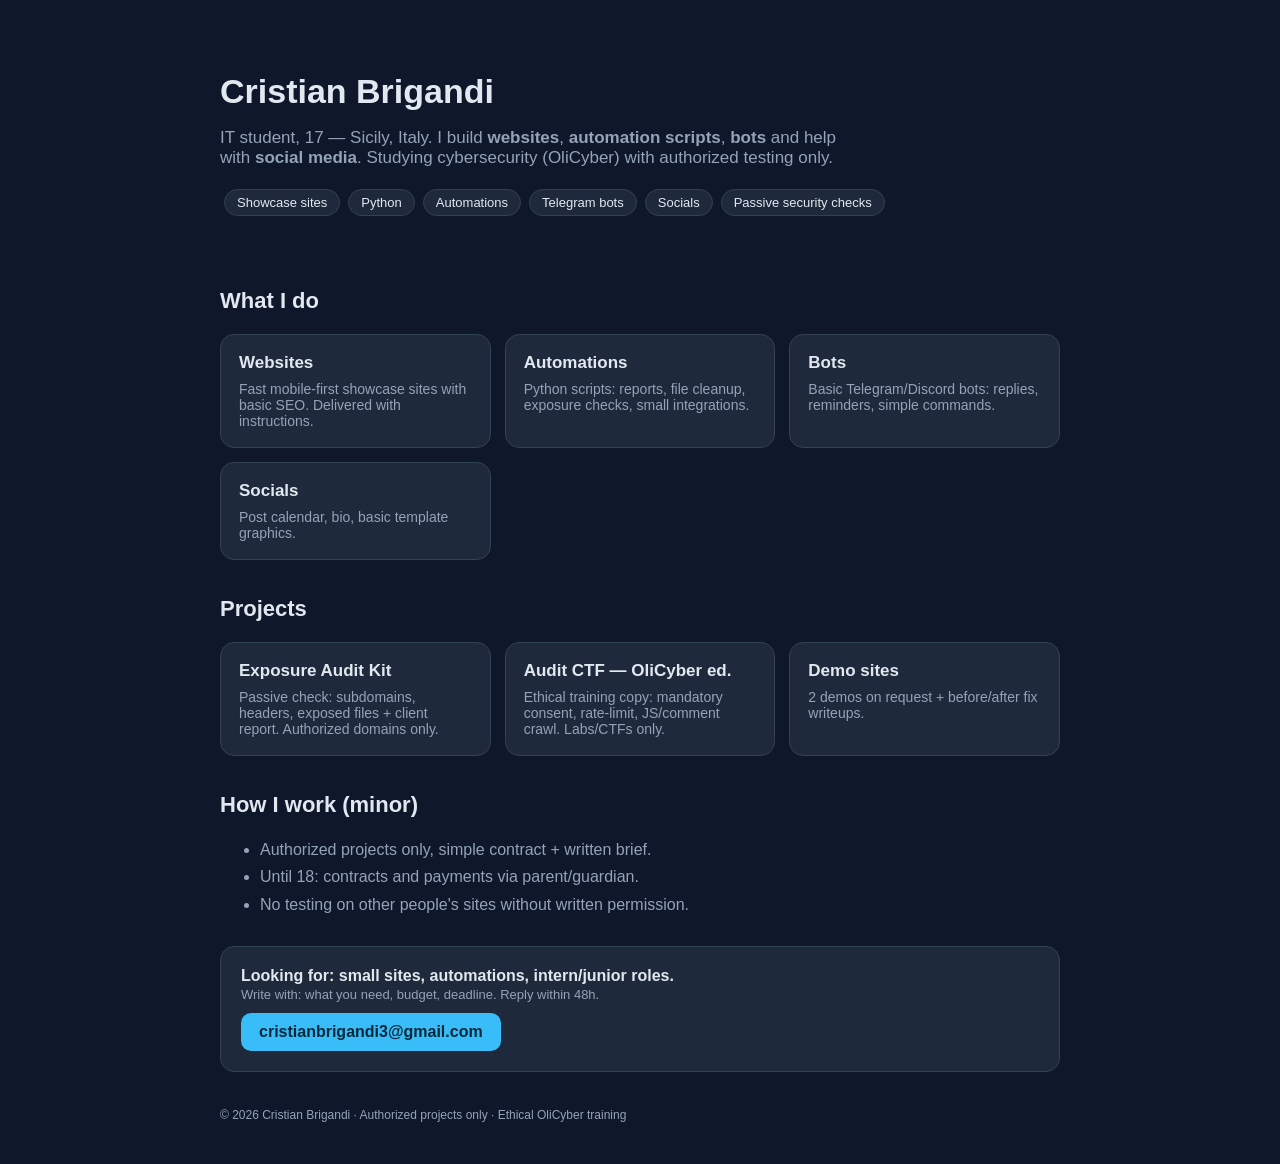
==== index.html @ 4a42d703 "Add files via upload" ====
<!doctype html>
<html lang="en">
<head>
<meta charset="utf-8">
<meta name="viewport" content="width=device-width, initial-scale=1">
<title>Cristian Brigandi — Websites, Automations, Cybersecurity</title>
<meta name="description" content="Cristian Brigandi: websites, automation scripts, bots, social media support. IT student, Sicily. Authorized projects only.">
<style>
:root{--bg:#0f172a;--card:#1e293b;--txt:#e2e8f0;--mut:#94a3b8;--acc:#38bdf8}
*{box-sizing:border-box}body{margin:0;font-family:-apple-system,Segoe UI,Roboto,Arial,sans-serif;background:var(--bg);color:var(--txt)}
.wrap{max-width:880px;margin:0 auto;padding:32px 20px}
.hero{padding:40px 0 16px}.hero h1{margin:0;font-size:34px}.hero p{color:var(--mut);font-size:17px;max-width:640px}
.badges{margin:16px 0}.badges span{display:inline-block;background:var(--card);border:1px solid #334155;border-radius:20px;padding:5px 12px;margin:4px;font-size:13px}
.grid{display:grid;grid-template-columns:repeat(auto-fit,minmax(240px,1fr));gap:14px;margin:20px 0}
.card{background:var(--card);border:1px solid #334155;border-radius:14px;padding:18px}
.card h3{margin:0 0 8px;font-size:17px}.card p{color:var(--mut);font-size:14px;margin:0}
.card a{color:var(--acc);font-size:14px}
h2{margin-top:36px;font-size:22px}
ul{color:var(--mut);line-height:1.7}
.cta{margin-top:28px;background:var(--card);border:1px solid #334155;border-radius:14px;padding:20px}
.cta a.btn{display:inline-block;background:var(--acc);color:#06283a;font-weight:700;padding:10px 18px;border-radius:10px;text-decoration:none;margin-top:10px}
.small{font-size:13px;color:var(--mut)}
footer{margin:36px 0 10px;font-size:12px;color:var(--mut)}
</style>
</head>
<body>
<div class="wrap">
  <div class="hero">
    <h1>Cristian Brigandi</h1>
    <p>IT student, 17 — Sicily, Italy. I build <b>websites</b>, <b>automation scripts</b>, <b>bots</b> and help with <b>social media</b>. Studying cybersecurity (OliCyber) with authorized testing only.</p>
    <div class="badges">
      <span>Showcase sites</span><span>Python</span><span>Automations</span><span>Telegram bots</span><span>Socials</span><span>Passive security checks</span>
    </div>
  </div>

  <h2>What I do</h2>
  <div class="grid">
    <div class="card"><h3>Websites</h3><p>Fast mobile-first showcase sites with basic SEO. Delivered with instructions.</p></div>
    <div class="card"><h3>Automations</h3><p>Python scripts: reports, file cleanup, exposure checks, small integrations.</p></div>
    <div class="card"><h3>Bots</h3><p>Basic Telegram/Discord bots: replies, reminders, simple commands.</p></div>
    <div class="card"><h3>Socials</h3><p>Post calendar, bio, basic template graphics.</p></div>
  </div>

  <h2>Projects</h2>
  <div class="grid">
    <div class="card"><h3>Exposure Audit Kit</h3><p>Passive check: subdomains, headers, exposed files + client report. Authorized domains only.</p></div>
    <div class="card"><h3>Audit CTF — OliCyber ed.</h3><p>Ethical training copy: mandatory consent, rate-limit, JS/comment crawl. Labs/CTFs only.</p></div>
    <div class="card"><h3>Demo sites</h3><p>2 demos on request + before/after fix writeups.</p></div>
  </div>

  <h2>How I work (minor)</h2>
  <ul>
    <li>Authorized projects only, simple contract + written brief.</li>
    <li>Until 18: contracts and payments via parent/guardian.</li>
    <li>No testing on other people's sites without written permission.</li>
  </ul>

  <div class="cta">
    <b>Looking for: small sites, automations, intern/junior roles.</b><br>
    <span class="small">Write with: what you need, budget, deadline. Reply within 48h.</span><br>
    <a class="btn" href="mailto:cristianbrigandi3@gmail.com">cristianbrigandi3@gmail.com</a>
  </div>

  <footer>© 2026 Cristian Brigandi · Authorized projects only · Ethical OliCyber training</footer>
</div>
</body>
</html>
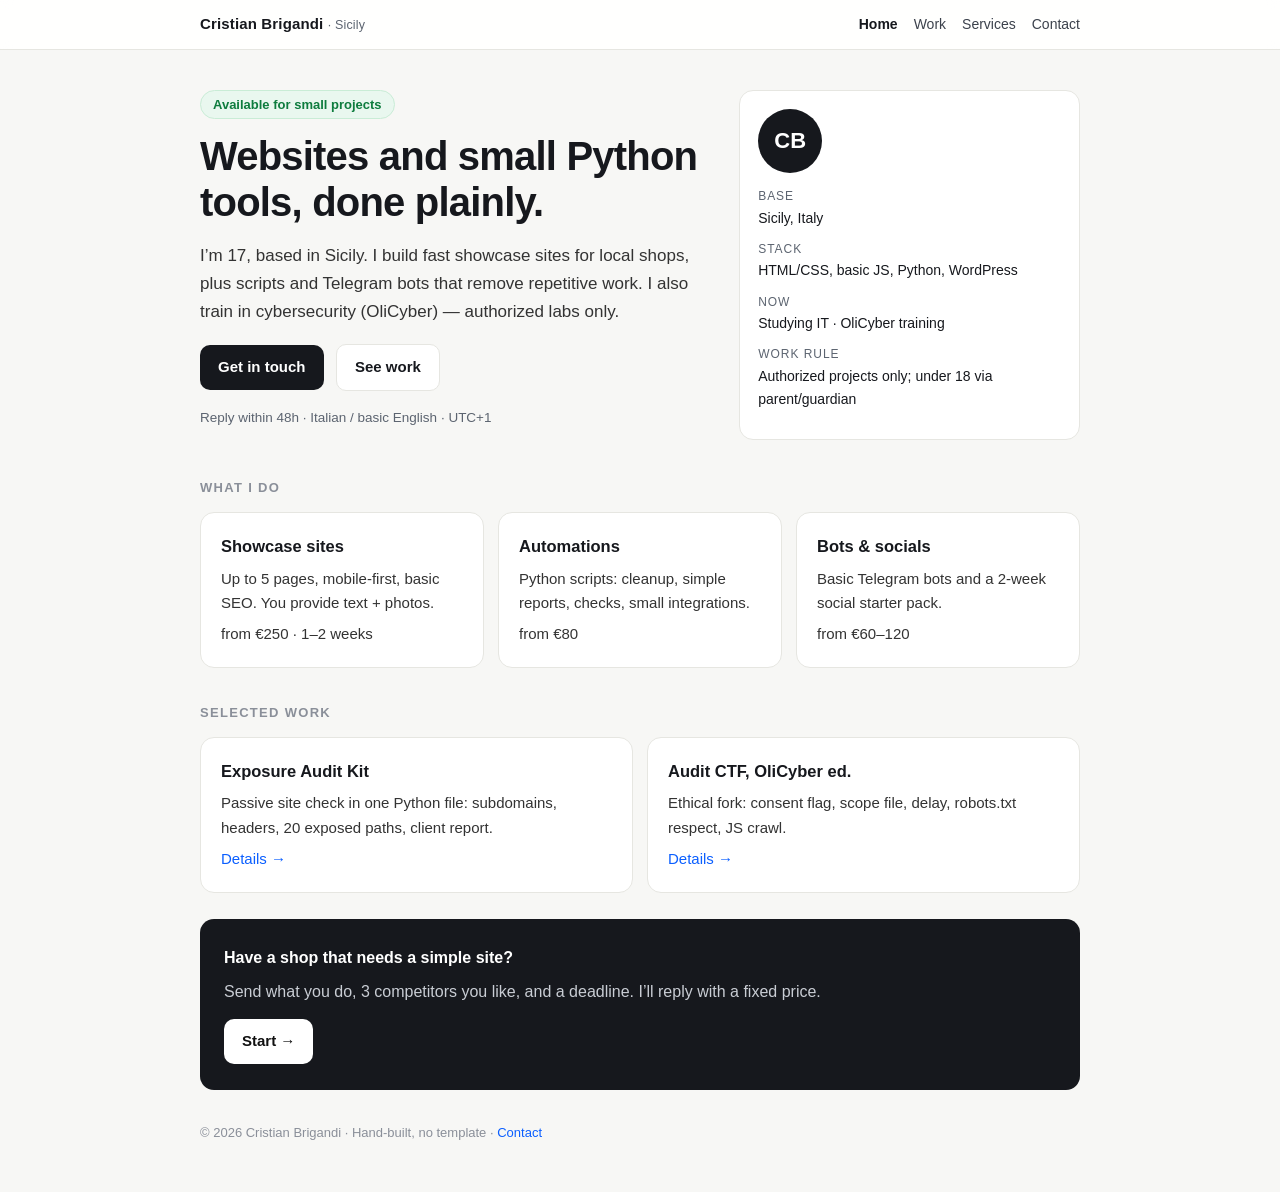
==== commit 2e293332: "Add files via upload" ====
--- a/index.html
+++ b/index.html
@@ -3,65 +3,60 @@
 <head>
 <meta charset="utf-8">
 <meta name="viewport" content="width=device-width, initial-scale=1">
-<title>Cristian Brigandi — Websites, Automations, Cybersecurity</title>
-<meta name="description" content="Cristian Brigandi: websites, automation scripts, bots, social media support. IT student, Sicily. Authorized projects only.">
-<style>
-:root{--bg:#0f172a;--card:#1e293b;--txt:#e2e8f0;--mut:#94a3b8;--acc:#38bdf8}
-*{box-sizing:border-box}body{margin:0;font-family:-apple-system,Segoe UI,Roboto,Arial,sans-serif;background:var(--bg);color:var(--txt)}
-.wrap{max-width:880px;margin:0 auto;padding:32px 20px}
-.hero{padding:40px 0 16px}.hero h1{margin:0;font-size:34px}.hero p{color:var(--mut);font-size:17px;max-width:640px}
-.badges{margin:16px 0}.badges span{display:inline-block;background:var(--card);border:1px solid #334155;border-radius:20px;padding:5px 12px;margin:4px;font-size:13px}
-.grid{display:grid;grid-template-columns:repeat(auto-fit,minmax(240px,1fr));gap:14px;margin:20px 0}
-.card{background:var(--card);border:1px solid #334155;border-radius:14px;padding:18px}
-.card h3{margin:0 0 8px;font-size:17px}.card p{color:var(--mut);font-size:14px;margin:0}
-.card a{color:var(--acc);font-size:14px}
-h2{margin-top:36px;font-size:22px}
-ul{color:var(--mut);line-height:1.7}
-.cta{margin-top:28px;background:var(--card);border:1px solid #334155;border-radius:14px;padding:20px}
-.cta a.btn{display:inline-block;background:var(--acc);color:#06283a;font-weight:700;padding:10px 18px;border-radius:10px;text-decoration:none;margin-top:10px}
-.small{font-size:13px;color:var(--mut)}
-footer{margin:36px 0 10px;font-size:12px;color:var(--mut)}
-</style>
+<title>Cristian Brigandi — Web developer</title>
+<meta name="description" content="Cristian Brigandi, 17, Sicily. Showcase websites, Python automations, Telegram bots. Authorized work only.">
+<link rel="stylesheet" href="styles.css">
 </head>
 <body>
-<div class="wrap">
+<header class="top"><div class="top-in">
+  <div class="brand">Cristian Brigandi <small>· Sicily</small></div>
+  <nav class="nav"><a class="active" href="index.html">Home</a><a href="work.html">Work</a><a href="services.html">Services</a><a href="contact.html">Contact</a></nav>
+</div></header>
+
+<main class="wrap">
   <div class="hero">
-    <h1>Cristian Brigandi</h1>
-    <p>IT student, 17 — Sicily, Italy. I build <b>websites</b>, <b>automation scripts</b>, <b>bots</b> and help with <b>social media</b>. Studying cybersecurity (OliCyber) with authorized testing only.</p>
-    <div class="badges">
-      <span>Showcase sites</span><span>Python</span><span>Automations</span><span>Telegram bots</span><span>Socials</span><span>Passive security checks</span>
+    <div>
+      <span class="pill">Available for small projects</span>
+      <h1>Websites and small Python tools, done plainly.</h1>
+      <p class="lede">I’m 17, based in Sicily. I build fast showcase sites for local shops,
+      plus scripts and Telegram bots that remove repetitive work. I also train in
+      cybersecurity (OliCyber) — authorized labs only.</p>
+      <p style="margin-top:18px">
+        <a class="btn" href="contact.html">Get in touch</a>
+        <a class="btn ghost" href="work.html" style="margin-left:8px">See work</a>
+      </p>
+      <p class="small mut">Reply within 48h · Italian / basic English · UTC+1</p>
     </div>
+    <aside class="hero-photo">
+      <div class="avatar">CB</div>
+      <dl>
+        <dt>Base</dt><dd>Sicily, Italy</dd>
+        <dt>Stack</dt><dd>HTML/CSS, basic JS, Python, WordPress</dd>
+        <dt>Now</dt><dd>Studying IT · OliCyber training</dd>
+        <dt>Work rule</dt><dd>Authorized projects only; under 18 via parent/guardian</dd>
+      </dl>
+    </aside>
   </div>
 
   <h2>What I do</h2>
-  <div class="grid">
-    <div class="card"><h3>Websites</h3><p>Fast mobile-first showcase sites with basic SEO. Delivered with instructions.</p></div>
-    <div class="card"><h3>Automations</h3><p>Python scripts: reports, file cleanup, exposure checks, small integrations.</p></div>
-    <div class="card"><h3>Bots</h3><p>Basic Telegram/Discord bots: replies, reminders, simple commands.</p></div>
-    <div class="card"><h3>Socials</h3><p>Post calendar, bio, basic template graphics.</p></div>
+  <div class="grid3">
+    <div class="card"><h3>Showcase sites</h3><p>Up to 5 pages, mobile-first, basic SEO. You provide text + photos.</p><p class="tech">from €250 · 1–2 weeks</p></div>
+    <div class="card"><h3>Automations</h3><p>Python scripts: cleanup, simple reports, checks, small integrations.</p><p class="tech">from €80</p></div>
+    <div class="card"><h3>Bots &amp; socials</h3><p>Basic Telegram bots and a 2-week social starter pack.</p><p class="tech">from €60–120</p></div>
   </div>
 
-  <h2>Projects</h2>
-  <div class="grid">
-    <div class="card"><h3>Exposure Audit Kit</h3><p>Passive check: subdomains, headers, exposed files + client report. Authorized domains only.</p></div>
-    <div class="card"><h3>Audit CTF — OliCyber ed.</h3><p>Ethical training copy: mandatory consent, rate-limit, JS/comment crawl. Labs/CTFs only.</p></div>
-    <div class="card"><h3>Demo sites</h3><p>2 demos on request + before/after fix writeups.</p></div>
+  <h2>Selected work</h2>
+  <div class="grid2">
+    <div class="card"><h3>Exposure Audit Kit</h3><p>Passive site check in one Python file: subdomains, headers, 20 exposed paths, client report.</p><p class="tech"><a href="work.html#audit">Details →</a></p></div>
+    <div class="card"><h3>Audit CTF, OliCyber ed.</h3><p>Ethical fork: consent flag, scope file, delay, robots.txt respect, JS crawl.</p><p class="tech"><a href="work.html#ctf">Details →</a></p></div>
   </div>
 
-  <h2>How I work (minor)</h2>
-  <ul>
-    <li>Authorized projects only, simple contract + written brief.</li>
-    <li>Until 18: contracts and payments via parent/guardian.</li>
-    <li>No testing on other people's sites without written permission.</li>
-  </ul>
-
-  <div class="cta">
-    <b>Looking for: small sites, automations, intern/junior roles.</b><br>
-    <span class="small">Write with: what you need, budget, deadline. Reply within 48h.</span><br>
-    <a class="btn" href="mailto:cristianbrigandi3@gmail.com">cristianbrigandi3@gmail.com</a>
+  <div class="banner">
+    <strong>Have a shop that needs a simple site?</strong>
+    <p>Send what you do, 3 competitors you like, and a deadline. I’ll reply with a fixed price.</p>
+    <p style="margin-top:14px"><a class="btn" href="contact.html">Start →</a></p>
   </div>
-
-  <footer>© 2026 Cristian Brigandi · Authorized projects only · Ethical OliCyber training</footer>
-</div>
+</main>
+<footer>© 2026 Cristian Brigandi · Hand-built, no template · <a href="contact.html">Contact</a></footer>
 </body>
 </html>
--- a/styles.css
+++ b/styles.css
@@ -0,0 +1,60 @@
+/* Shared stylesheet — hand-built, no framework. */
+:root{
+  --bg:#f7f7f5; --paper:#ffffff; --ink:#16181d; --mut:#5c6470;
+  --line:#e6e6e1; --acc:#0b5fff; --acc-soft:#eaf1ff;
+  --warm:#fff8ec; --ok:#0e7c3e; --radius:14px;
+  --font:-apple-system,"Segoe UI",Inter,Roboto,Helvetica,Arial,sans-serif;
+  --mono:ui-monospace,SFMono-Regular,Menlo,Consolas,monospace;
+}
+*{box-sizing:border-box}
+html{-webkit-text-size-adjust:100%}
+body{margin:0;background:var(--bg);color:var(--ink);font:16px/1.65 var(--font)}
+a{color:var(--acc);text-decoration:none} a:hover{text-decoration:underline}
+/* top bar */
+.top{background:rgba(255,255,255,.9);backdrop-filter:blur(6px);
+  border-bottom:1px solid var(--line);position:sticky;top:0;z-index:10}
+.top-in{max-width:920px;margin:0 auto;padding:12px 20px;
+  display:flex;justify-content:space-between;align-items:center;gap:12px}
+.brand{font-weight:700;font-size:15px;letter-spacing:.01em;color:var(--ink)}
+.brand small{font-weight:400;color:var(--mut)}
+.nav{font-size:14px} .nav a{color:#3c424c;margin-left:16px}
+.nav a.active{color:var(--ink);font-weight:600}
+/* layout */
+.wrap{max-width:920px;margin:0 auto;padding:40px 20px 24px}
+.hero{display:grid;grid-template-columns:1.2fr .8fr;gap:28px;align-items:start}
+@media(max-width:720px){.hero{grid-template-columns:1fr}}
+h1{font-size:clamp(28px,4.5vw,40px);line-height:1.15;margin:0 0 12px;letter-spacing:-.02em}
+.lede{font-size:17px;color:#333;max-width:58ch}
+.pill{display:inline-block;font-size:13px;font-weight:600;color:var(--ok);
+  background:#e9f7ef;border:1px solid #c9ecd6;border-radius:999px;padding:3px 12px;margin-bottom:14px}
+.card{background:var(--paper);border:1px solid var(--line);border-radius:var(--radius);padding:20px}
+.card h3{margin:0 0 6px;font-size:16.5px}
+.card p{margin:6px 0 0;color:#333;font-size:15px}
+.mut{color:var(--mut)} .small{font-size:13.5px}
+.tech{font-size:13px;color:var(--mut);margin-top:8px}
+.grid2{display:grid;grid-template-columns:1fr 1fr;gap:14px}
+@media(max-width:720px){.grid2{grid-template-columns:1fr}}
+.grid3{display:grid;grid-template-columns:repeat(3,1fr);gap:14px}
+@media(max-width:720px){.grid3{grid-template-columns:1fr}}
+h2{font-size:13px;text-transform:uppercase;letter-spacing:.1em;color:#8a8f99;margin:34px 0 14px}
+.btn{display:inline-block;background:var(--ink);color:#fff;font-weight:600;
+  padding:10px 18px;border-radius:10px;font-size:15px}
+.btn:hover{background:#000;text-decoration:none}
+.btn.ghost{background:var(--paper);color:var(--ink);border:1px solid var(--line)}
+code{font:13.5px/1.5 var(--mono);background:#efefec;padding:1px 7px;border-radius:6px}
+.kbd-list{list-style:none;padding:0;margin:0}
+.kbd-list li{padding:14px 0;border-top:1px solid var(--line);font-size:15px}
+.kbd-list li:first-child{border-top:0;padding-top:0}
+.kbd-list small{display:block;color:var(--mut);font-size:13.5px;margin-top:2px}
+.notice{background:var(--warm);border:1px solid #f0dfb8;border-radius:var(--radius);padding:16px 18px;font-size:14.5px}
+.price{font-weight:700}
+footer{max-width:920px;margin:0 auto;padding:8px 20px 48px;font-size:13px;color:#8a8f99}
+.hero-photo{background:var(--paper);border:1px solid var(--line);border-radius:var(--radius);padding:18px}
+.hero-photo .avatar{width:64px;height:64px;border-radius:50%;background:var(--ink);color:#fff;
+  display:flex;align-items:center;justify-content:center;font-weight:700;font-size:22px}
+.hero-photo dl{margin:14px 0 0;font-size:14px}
+.hero-photo dt{color:var(--mut);font-size:12px;text-transform:uppercase;letter-spacing:.08em}
+.hero-photo dd{margin:0 0 10px;color:var(--ink)}
+.banner{background:var(--ink);color:#fff;border-radius:var(--radius);padding:26px 24px;margin-top:26px}
+.banner p{color:#c9cdd4;margin:8px 0 0}
+.banner a.btn{background:#fff;color:#111}
